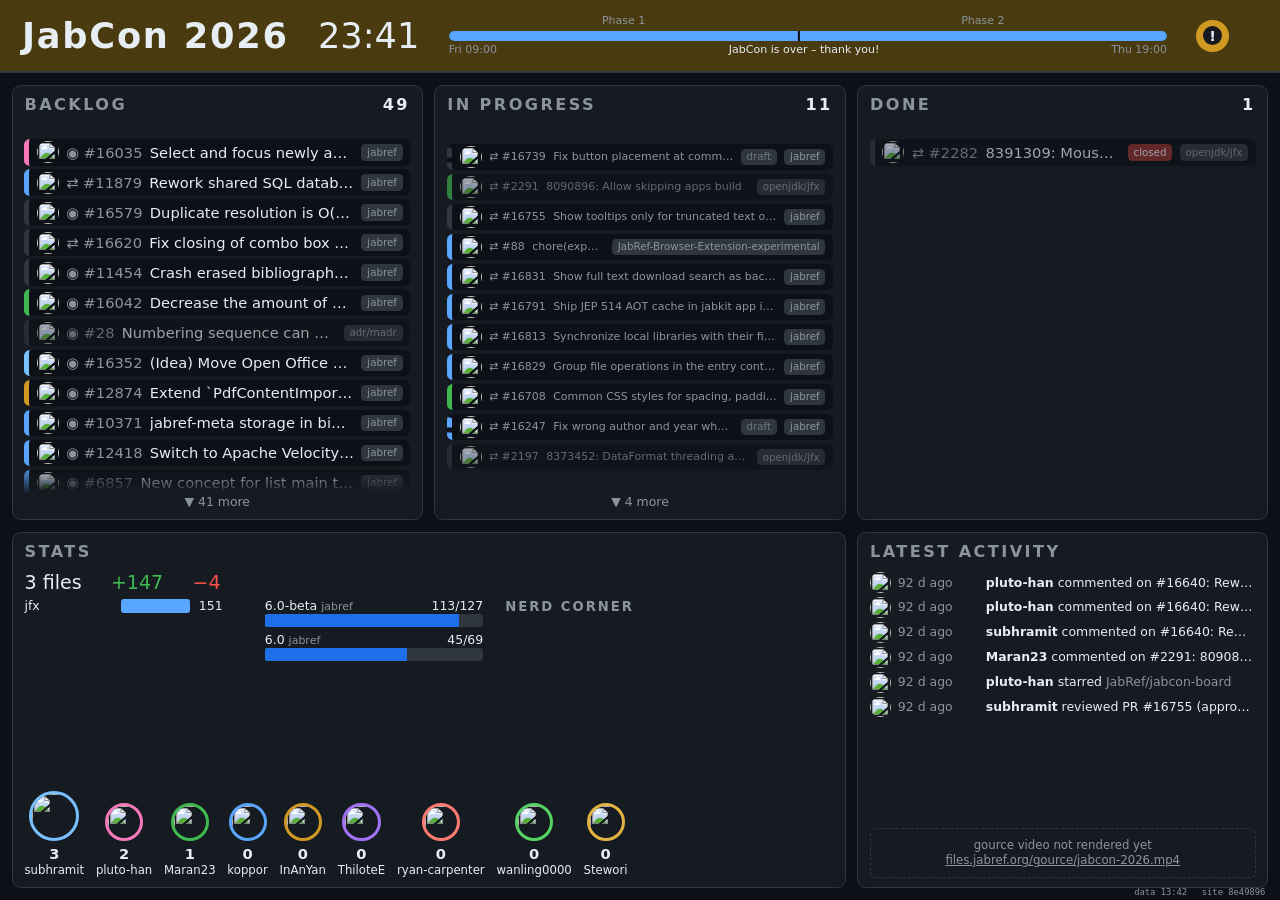
==== index.html @ 525a3a28 "Update board 2026-09-04T11:43:27Z" ====
<!doctype html>
<html lang="en">
<head>
<meta charset="utf-8">
<title>JabCon board</title>
<link rel="stylesheet" href="style.css">
</head>
<body>
<header id="header">
  <h1 id="title">JabCon</h1>
  <div id="clock">--:--</div>
  <div id="progress">
    <div id="phases"></div>
    <div id="bar"><div id="elapsed"></div><div id="ticks"></div></div>
    <div id="dates"><span id="from"></span><span id="countdown"></span><span id="to"></span></div>
  </div>
  <div id="updated" title=""></div>
  <img id="logo" src="https://www.jabref.org/img/JabRef-icon-256.png" alt="">
</header>
<main>
  <section class="column" id="backlog"><h2>Backlog <span class="count"></span></h2><div class="more above"></div><div class="cards"></div><div class="more below"></div></section>
  <section class="column" id="progress"><h2>In progress <span class="count"></span></h2><div class="more above"></div><div class="cards"></div><div class="more below"></div></section>
  <section class="column" id="done"><h2>Done <span class="count"></span></h2><div class="more above"></div><div class="cards"></div><div class="more below"></div></section>
  <section id="stats">
    <h2>Stats</h2>
    <div id="totals"></div>
    <div id="statsrow"><div id="components"></div><div id="milestones"></div><div><h3>Nerd corner</h3><ul id="refactorings"></ul></div></div>
    <div id="leaderboard"></div>
  </section>
  <section id="activity">
    <h2>Latest activity</h2>
    <ul id="ticker"></ul>
    <video id="gource" autoplay muted loop playsinline></video>
  <div id="gource-missing">gource video not rendered yet<br><a href="https://files.jabref.org/gource/jabcon-2026.mp4">files.jabref.org/gource/jabcon-2026.mp4</a></div>
  </section>
</main>
<div id="footer"><span id="data-time"></span><span id="version"></span></div>
<div id="toast"></div>
<script src="https://cdn.jsdelivr.net/npm/canvas-confetti@1.9.3/dist/confetti.browser.min.js"></script>
<script src="app.js"></script>
</body>
</html>
---- style.css ----
:root {
  --bg: #0d1117; --panel: #161b22; --border: #30363d; --fg: #e6edf3; --muted: #8b949e;
  --accent: #58a6ff; --ok: #3fb950; --warn: #d29922; --draft: #6e7681;
}
* { box-sizing: border-box; }
/* 22px at 1920x1080, scaled by whichever of width/height is the limit, so the layout survives any aspect ratio. Tune with ?scale=0.8 */
html { font-size: min(1.146vw, 2.037vh); }
html, body { margin: 0; height: 100%; background: var(--bg); color: var(--fg); font-family: system-ui, sans-serif; line-height: 1.3; overflow: hidden; }
header {
  display: flex; align-items: center; gap: 2rem; height: 5rem; padding: 0 1.5rem;
  background: var(--panel); border-bottom: 2px solid var(--border);
}
header.stale { background: #4a3a10; }
header h1 { margin: 0; font-size: 2.4rem; letter-spacing: .05em; }
#clock { font-size: 2.4rem; font-variant-numeric: tabular-nums; }
#progress { flex: 1; display: flex; flex-direction: column; gap: .15rem; font-size: .75rem; color: var(--muted); }
#phases, #dates { display: flex; justify-content: space-between; }
#phases { position: relative; height: 1rem; }
#phases span { position: absolute; transform: translateX(-50%); white-space: nowrap; }
#bar { position: relative; height: .7rem; background: var(--border); border-radius: .35rem; overflow: hidden; }
#elapsed { height: 100%; background: var(--accent); border-radius: .35rem; width: 0; transition: width 1s linear; }
#ticks span { position: absolute; top: 0; bottom: 0; width: .15rem; background: var(--bg); transform: translateX(-50%); }
#countdown { color: var(--fg); }
/* ring filling clockwise until the next data run; --p is 0..1 */
#updated { width: 2.2rem; height: 2.2rem; border-radius: 50%; flex: none;
  background: conic-gradient(var(--accent) calc(var(--p, 0) * 100%), var(--border) 0); position: relative; }
#updated::after { content: ""; position: absolute; inset: .45rem; border-radius: 50%; background: var(--panel); }
header.stale #updated { background: var(--warn); }
header.stale #updated::after { content: "!"; display: grid; place-items: center; font-weight: bold; }
#logo { height: 3.5rem; }
main {
  display: grid; height: calc(100vh - 5rem); gap: .8rem; padding: .8rem;
  grid-template-columns: 1fr 1fr 1fr; grid-template-rows: 11fr 9fr;
}
section { background: var(--panel); border: 1px solid var(--border); border-radius: .6rem; padding: .6rem .8rem; overflow: hidden; display: flex; flex-direction: column; }
section h2 { margin: 0 0 .5rem; font-size: 1.1rem; text-transform: uppercase; letter-spacing: .15em; color: var(--muted); }
section h2 .count { float: right; color: var(--fg); }
.cards { overflow-y: auto; scrollbar-width: none; mask-image: linear-gradient(to bottom, #000 calc(100% - 2rem), transparent); flex: 1; display: flex; flex-direction: column; gap: .25rem; }
.card { flex: none; display: flex; align-items: center; gap: .5rem; padding: .15rem .5rem; border-radius: .4rem; background: var(--bg); border-left: .35rem solid var(--accent); white-space: nowrap; overflow: hidden; }
.card.other { opacity: .65; }
.card.draft { border-left-style: dashed; }
.card .avatar { width: 1.5rem; height: 1.5rem; border-radius: 50%; flex: none; }
.card .num { color: var(--muted); flex: none; }
.card .title { overflow: hidden; text-overflow: ellipsis; flex: 1; }
.card .repo { font-size: .7rem; color: var(--muted); background: var(--border); padding: .1rem .4rem; border-radius: .3rem; flex: none; }
.card .tag { font-size: .7rem; padding: .1rem .4rem; border-radius: .3rem; background: var(--border); flex: none; }
.card .tag.draft { color: var(--draft); }
.card .tag.merged { background: #6e40c9; }
.card .tag.rfr { background: #1f6feb; }
.cards::-webkit-scrollbar { display: none; }
.more { color: var(--muted); font-size: .85rem; min-height: 1.1rem; text-align: center; }
.tag.closed { background: #8b2f2f; }
#statsrow { flex: 1; overflow: hidden; display: grid; grid-template-columns: 1fr 1fr 1.5fr; gap: 1.5rem; min-width: 0; }
#milestones { display: flex; flex-direction: column; gap: .3rem; font-size: .85rem; }
.milestone .bar { position: relative; height: .9rem; background: var(--border); border-radius: .2rem; overflow: hidden; }
.milestone .bar div { position: absolute; top: 0; bottom: 0; left: 0; }
.milestone .before { background: #1f6feb; }
.milestone .during { background: var(--ok); }
.milestone .label { display: flex; justify-content: space-between; white-space: nowrap; gap: .5rem; }
.milestone .label .muted { color: var(--muted); font-size: .75rem; }
#statsrow h3 { margin: 0 0 .3rem; font-size: .9rem; text-transform: uppercase; letter-spacing: .15em; color: var(--muted); }
#refactorings { list-style: none; margin: 0; padding: 0; font-size: .85rem; }
#refactorings li { display: flex; gap: .5rem; align-items: center; padding: 0; white-space: nowrap; overflow: hidden; }
#refactorings img { width: 1.4rem; height: 1.4rem; border-radius: 50%; }
#refactorings .repo { color: var(--muted); font-size: .8rem; }
#stats { grid-column: 1 / 3; }
#totals { display: flex; gap: 2rem; font-size: 1.3rem; margin-bottom: .2rem; }
#totals .add { color: var(--ok); } #totals .del { color: #f85149; }
#components { display: grid; grid-template-columns: 6rem minmax(3rem, 1fr) 3rem; gap: .1rem .6rem; align-content: start; align-items: center; font-size: .85rem; }
#components .bar { height: .9rem; background: var(--accent); border-radius: .2rem; }
#leaderboard { display: flex; gap: .8rem; margin-top: auto; padding-top: .3rem; align-items: flex-end; }
.leader { text-align: center; font-size: .8rem; }
.leader img { width: 2.6rem; height: 2.6rem; border-radius: 50%; border: .25rem solid var(--c); display: block; margin: 0 auto .2rem; }
.leader .pts { font-size: 1rem; font-weight: bold; }
.leader:first-child img { width: 3.4rem; height: 3.4rem; }
#activity { position: relative; }
#ticker { list-style: none; margin: 0; padding: 0; overflow: hidden; flex: 1; font-size: .85rem; }
#ticker li { display: flex; gap: .5rem; align-items: center; padding: .15rem 0; white-space: nowrap; overflow: hidden; }
#ticker img { width: 1.4rem; height: 1.4rem; border-radius: 50%; flex: none; }
#ticker .when { color: var(--muted); flex: none; width: 5.5rem; }
#ticker .what { overflow: hidden; text-overflow: ellipsis; }
#ticker .repo { color: var(--muted); }
#gource { width: 100%; max-height: 45%; object-fit: contain; background: #000; border-radius: .4rem; margin-top: .4rem; }
#gource:not([src]) { display: none; }
#gource-missing { margin-top: .4rem; padding: .6rem; border: 1px dashed var(--border); border-radius: .4rem; color: var(--muted); font-size: .8rem; text-align: center; }
#gource-missing a { color: var(--muted); }
#gource[src] + #gource-missing { display: none; }
#toast { position: fixed; left: 50%; bottom: 2rem; transform: translateX(-50%); background: var(--ok); color: #000; font-size: 2rem; padding: .6rem 1.5rem; border-radius: 1rem; opacity: 0; transition: opacity .5s; pointer-events: none; }
#toast.show { opacity: 1; }
/* hover enlarges the video; it must cover the small video completely (bottom/right edge) or hover flickers. The free strip on the left shrinks it again. */
#gource[src]:hover { position: fixed; z-index: 10; top: 3%; bottom: 0; left: 10%; right: 0; width: auto; height: auto; max-height: none; box-shadow: 0 0 4rem #000; }
#footer { position: fixed; right: 1rem; bottom: .1rem; display: flex; gap: 1rem; font-size: .6rem; color: var(--muted); font-family: monospace; }
#components span:nth-child(3n+1) { overflow: hidden; text-overflow: ellipsis; white-space: nowrap; }
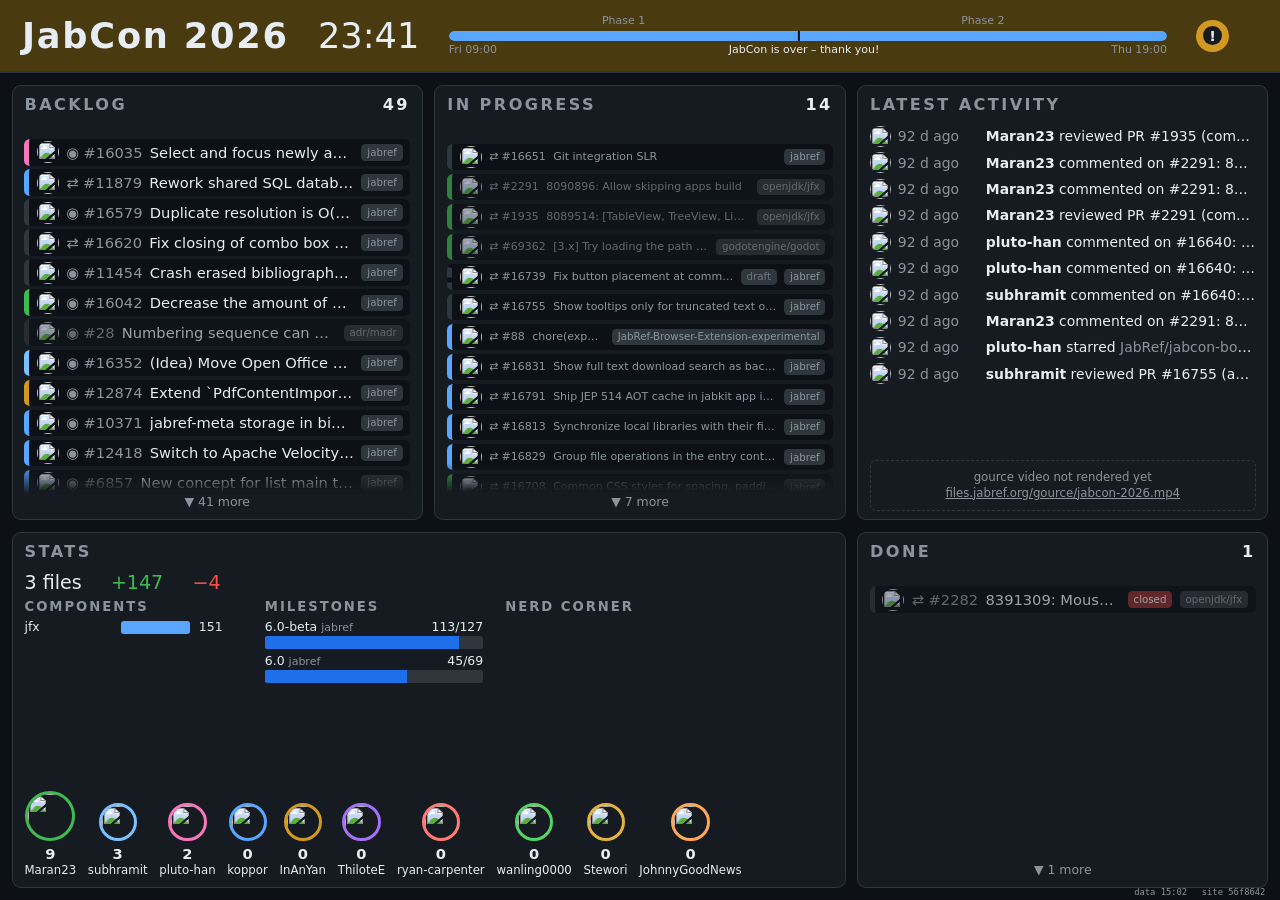
==== commit 7683030d: "Update board 2026-09-04T13:03:16Z" ====
--- a/index.html
+++ b/index.html
@@ -24,7 +24,7 @@
   <section id="stats">
     <h2>Stats</h2>
     <div id="totals"></div>
-    <div id="statsrow"><div id="components"></div><div id="milestones"></div><div><h3>Nerd corner</h3><ul id="refactorings"></ul></div></div>
+    <div id="statsrow"><div><h3>Components</h3><div id="components"></div></div><div><h3>Milestones</h3><div id="milestones"></div></div><div><h3>Nerd corner</h3><ul id="refactorings"></ul></div></div>
     <div id="leaderboard"></div>
   </section>
   <section id="activity">
--- a/style.css
+++ b/style.css
@@ -58,12 +58,15 @@
 .milestone .during { background: var(--ok); }
 .milestone .label { display: flex; justify-content: space-between; white-space: nowrap; gap: .5rem; }
 .milestone .label .muted { color: var(--muted); font-size: .75rem; }
+#statsrow > div { min-width: 0; overflow: hidden; }
 #statsrow h3 { margin: 0 0 .3rem; font-size: .9rem; text-transform: uppercase; letter-spacing: .15em; color: var(--muted); }
 #refactorings { list-style: none; margin: 0; padding: 0; font-size: .85rem; }
 #refactorings li { display: flex; gap: .5rem; align-items: center; padding: 0; white-space: nowrap; overflow: hidden; }
 #refactorings img { width: 1.4rem; height: 1.4rem; border-radius: 50%; }
 #refactorings .repo { color: var(--muted); font-size: .8rem; }
 #stats { grid-column: 1 / 3; }
+#activity { grid-row: 1; grid-column: 3; }
+#done { grid-row: 2; grid-column: 3; }
 #totals { display: flex; gap: 2rem; font-size: 1.3rem; margin-bottom: .2rem; }
 #totals .add { color: var(--ok); } #totals .del { color: #f85149; }
 #components { display: grid; grid-template-columns: 6rem minmax(3rem, 1fr) 3rem; gap: .1rem .6rem; align-content: start; align-items: center; font-size: .85rem; }
@@ -74,13 +77,13 @@
 .leader .pts { font-size: 1rem; font-weight: bold; }
 .leader:first-child img { width: 3.4rem; height: 3.4rem; }
 #activity { position: relative; }
-#ticker { list-style: none; margin: 0; padding: 0; overflow: hidden; flex: 1; font-size: .85rem; }
-#ticker li { display: flex; gap: .5rem; align-items: center; padding: .15rem 0; white-space: nowrap; overflow: hidden; }
+#ticker { list-style: none; margin: 0; padding: 0; overflow: hidden; flex: 1; font-size: .95rem; }
+#ticker li { display: flex; gap: .5rem; align-items: center; padding: .2rem 0; white-space: nowrap; overflow: hidden; }
 #ticker img { width: 1.4rem; height: 1.4rem; border-radius: 50%; flex: none; }
 #ticker .when { color: var(--muted); flex: none; width: 5.5rem; }
 #ticker .what { overflow: hidden; text-overflow: ellipsis; }
 #ticker .repo { color: var(--muted); }
-#gource { width: 100%; max-height: 45%; object-fit: contain; background: #000; border-radius: .4rem; margin-top: .4rem; }
+#gource { width: 100%; max-height: 32%; object-fit: contain; background: #000; border-radius: .4rem; margin-top: .4rem; }
 #gource:not([src]) { display: none; }
 #gource-missing { margin-top: .4rem; padding: .6rem; border: 1px dashed var(--border); border-radius: .4rem; color: var(--muted); font-size: .8rem; text-align: center; }
 #gource-missing a { color: var(--muted); }
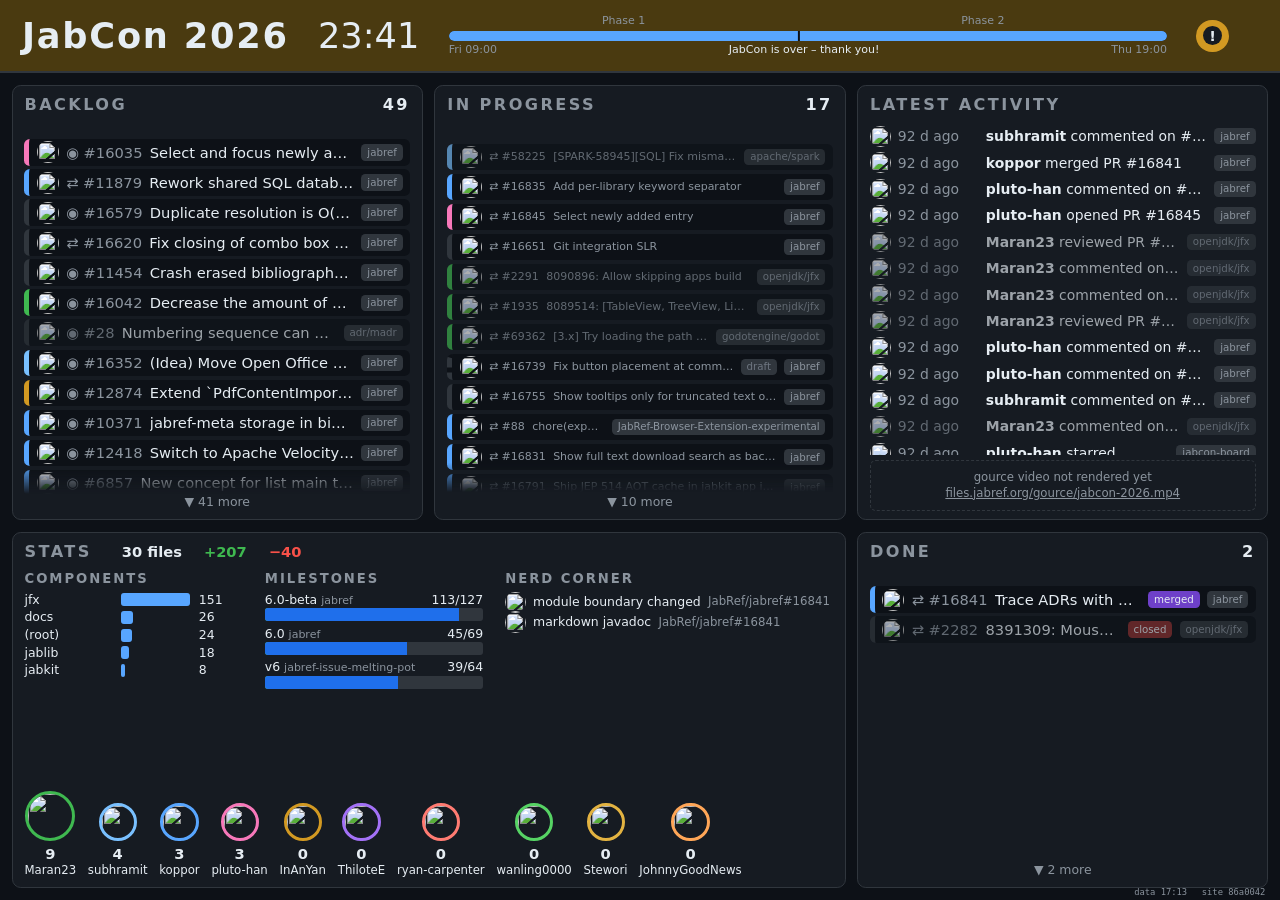
==== commit d126127f: "Update board 2026-09-04T15:14:27Z" ====
--- a/index.html
+++ b/index.html
@@ -22,8 +22,7 @@
   <section class="column" id="progress"><h2>In progress <span class="count"></span></h2><div class="more above"></div><div class="cards"></div><div class="more below"></div></section>
   <section class="column" id="done"><h2>Done <span class="count"></span></h2><div class="more above"></div><div class="cards"></div><div class="more below"></div></section>
   <section id="stats">
-    <h2>Stats</h2>
-    <div id="totals"></div>
+    <h2>Stats <span id="totals"></span></h2>
     <div id="statsrow"><div><h3>Components</h3><div id="components"></div></div><div><h3>Milestones</h3><div id="milestones"></div></div><div><h3>Nerd corner</h3><ul id="refactorings"></ul></div></div>
     <div id="leaderboard"></div>
   </section>
--- a/style.css
+++ b/style.css
@@ -67,7 +67,7 @@
 #stats { grid-column: 1 / 3; }
 #activity { grid-row: 1; grid-column: 3; }
 #done { grid-row: 2; grid-column: 3; }
-#totals { display: flex; gap: 2rem; font-size: 1.3rem; margin-bottom: .2rem; }
+#totals { display: inline-flex; gap: 1.5rem; margin-left: 1.5rem; font-size: 1rem; letter-spacing: 0; text-transform: none; color: var(--fg); }
 #totals .add { color: var(--ok); } #totals .del { color: #f85149; }
 #components { display: grid; grid-template-columns: 6rem minmax(3rem, 1fr) 3rem; gap: .1rem .6rem; align-content: start; align-items: center; font-size: .85rem; }
 #components .bar { height: .9rem; background: var(--accent); border-radius: .2rem; }
@@ -81,8 +81,9 @@
 #ticker li { display: flex; gap: .5rem; align-items: center; padding: .2rem 0; white-space: nowrap; overflow: hidden; }
 #ticker img { width: 1.4rem; height: 1.4rem; border-radius: 50%; flex: none; }
 #ticker .when { color: var(--muted); flex: none; width: 5.5rem; }
-#ticker .what { overflow: hidden; text-overflow: ellipsis; }
-#ticker .repo { color: var(--muted); }
+#ticker .what { overflow: hidden; text-overflow: ellipsis; flex: 1; }
+#ticker .repo { font-size: .7rem; color: var(--muted); background: var(--border); padding: .1rem .4rem; border-radius: .3rem; flex: none; }
+#ticker li.other { opacity: .65; }
 #gource { width: 100%; max-height: 32%; object-fit: contain; background: #000; border-radius: .4rem; margin-top: .4rem; }
 #gource:not([src]) { display: none; }
 #gource-missing { margin-top: .4rem; padding: .6rem; border: 1px dashed var(--border); border-radius: .4rem; color: var(--muted); font-size: .8rem; text-align: center; }
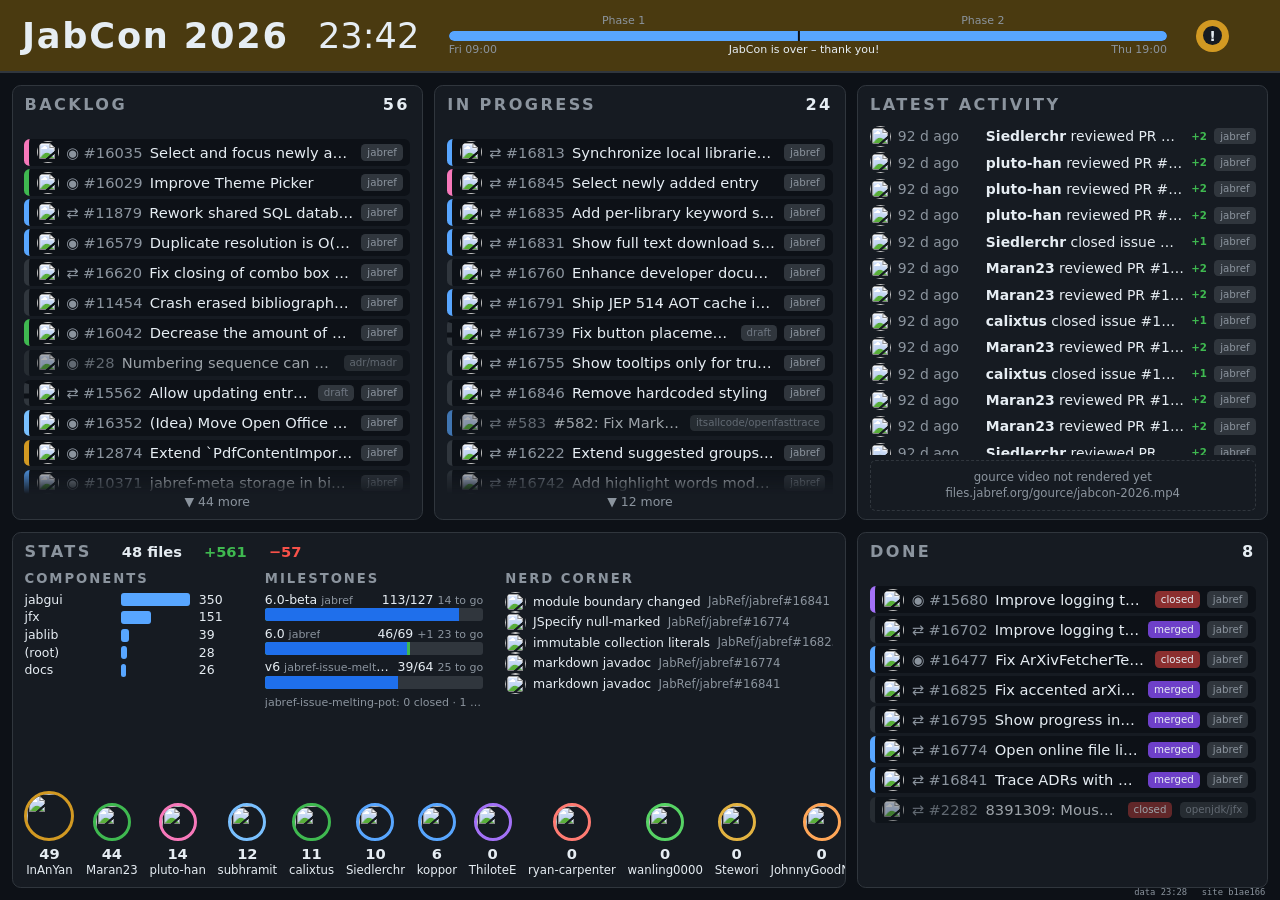
==== commit 6c0e35d5: "Update board 2026-09-04T21:29:16Z" ====
--- a/index.html
+++ b/index.html
@@ -9,7 +9,7 @@
 <header id="header">
   <h1 id="title">JabCon</h1>
   <div id="clock">--:--</div>
-  <div id="progress">
+  <div id="timeline">
     <div id="phases"></div>
     <div id="bar"><div id="elapsed"></div><div id="ticks"></div></div>
     <div id="dates"><span id="from"></span><span id="countdown"></span><span id="to"></span></div>
--- a/style.css
+++ b/style.css
@@ -3,6 +3,8 @@
   --accent: #58a6ff; --ok: #3fb950; --warn: #d29922; --draft: #6e7681;
 }
 * { box-sizing: border-box; }
+a { color: inherit; text-decoration: none; }
+a.main { display: contents; }
 /* 22px at 1920x1080, scaled by whichever of width/height is the limit, so the layout survives any aspect ratio. Tune with ?scale=0.8 */
 html { font-size: min(1.146vw, 2.037vh); }
 html, body { margin: 0; height: 100%; background: var(--bg); color: var(--fg); font-family: system-ui, sans-serif; line-height: 1.3; overflow: hidden; }
@@ -13,7 +15,7 @@
 header.stale { background: #4a3a10; }
 header h1 { margin: 0; font-size: 2.4rem; letter-spacing: .05em; }
 #clock { font-size: 2.4rem; font-variant-numeric: tabular-nums; }
-#progress { flex: 1; display: flex; flex-direction: column; gap: .15rem; font-size: .75rem; color: var(--muted); }
+#timeline { flex: 1; display: flex; flex-direction: column; gap: .15rem; font-size: .75rem; color: var(--muted); }
 #phases, #dates { display: flex; justify-content: space-between; }
 #phases { position: relative; height: 1rem; }
 #phases span { position: absolute; transform: translateX(-50%); white-space: nowrap; }
@@ -35,7 +37,7 @@
 section { background: var(--panel); border: 1px solid var(--border); border-radius: .6rem; padding: .6rem .8rem; overflow: hidden; display: flex; flex-direction: column; }
 section h2 { margin: 0 0 .5rem; font-size: 1.1rem; text-transform: uppercase; letter-spacing: .15em; color: var(--muted); }
 section h2 .count { float: right; color: var(--fg); }
-.cards { overflow-y: auto; scrollbar-width: none; mask-image: linear-gradient(to bottom, #000 calc(100% - 2rem), transparent); flex: 1; display: flex; flex-direction: column; gap: .25rem; }
+.cards { position: relative; /* offsetParent for the cards, so updateMore measures inside the column */ overflow-y: auto; scrollbar-width: none; mask-image: linear-gradient(to bottom, #000 calc(100% - 2rem), transparent); flex: 1; display: flex; flex-direction: column; gap: .25rem; }
 .card { flex: none; display: flex; align-items: center; gap: .5rem; padding: .15rem .5rem; border-radius: .4rem; background: var(--bg); border-left: .35rem solid var(--accent); white-space: nowrap; overflow: hidden; }
 .card.other { opacity: .65; }
 .card.draft { border-left-style: dashed; }
@@ -57,7 +59,10 @@
 .milestone .before { background: #1f6feb; }
 .milestone .during { background: var(--ok); }
 .milestone .label { display: flex; justify-content: space-between; white-space: nowrap; gap: .5rem; }
+.milestone .label > a { overflow: hidden; text-overflow: ellipsis; min-width: 0; }
+.milestone .label > span { flex: none; }
 .milestone .label .muted { color: var(--muted); font-size: .75rem; }
+#milestones .private { color: var(--muted); font-size: .75rem; margin-top: .2rem; white-space: nowrap; overflow: hidden; text-overflow: ellipsis; }
 #statsrow > div { min-width: 0; overflow: hidden; }
 #statsrow h3 { margin: 0 0 .3rem; font-size: .9rem; text-transform: uppercase; letter-spacing: .15em; color: var(--muted); }
 #refactorings { list-style: none; margin: 0; padding: 0; font-size: .85rem; }
@@ -72,7 +77,7 @@
 #components { display: grid; grid-template-columns: 6rem minmax(3rem, 1fr) 3rem; gap: .1rem .6rem; align-content: start; align-items: center; font-size: .85rem; }
 #components .bar { height: .9rem; background: var(--accent); border-radius: .2rem; }
 #leaderboard { display: flex; gap: .8rem; margin-top: auto; padding-top: .3rem; align-items: flex-end; }
-.leader { text-align: center; font-size: .8rem; }
+.leader { text-align: center; font-size: .8rem; white-space: nowrap; }
 .leader img { width: 2.6rem; height: 2.6rem; border-radius: 50%; border: .25rem solid var(--c); display: block; margin: 0 auto .2rem; }
 .leader .pts { font-size: 1rem; font-weight: bold; }
 .leader:first-child img { width: 3.4rem; height: 3.4rem; }
@@ -84,6 +89,7 @@
 #ticker .what { overflow: hidden; text-overflow: ellipsis; flex: 1; }
 #ticker .repo { font-size: .7rem; color: var(--muted); background: var(--border); padding: .1rem .4rem; border-radius: .3rem; flex: none; }
 #ticker li.other { opacity: .65; }
+#ticker .pts { flex: none; font-size: .7rem; font-weight: bold; color: var(--ok); }
 #gource { width: 100%; max-height: 32%; object-fit: contain; background: #000; border-radius: .4rem; margin-top: .4rem; }
 #gource:not([src]) { display: none; }
 #gource-missing { margin-top: .4rem; padding: .6rem; border: 1px dashed var(--border); border-radius: .4rem; color: var(--muted); font-size: .8rem; text-align: center; }
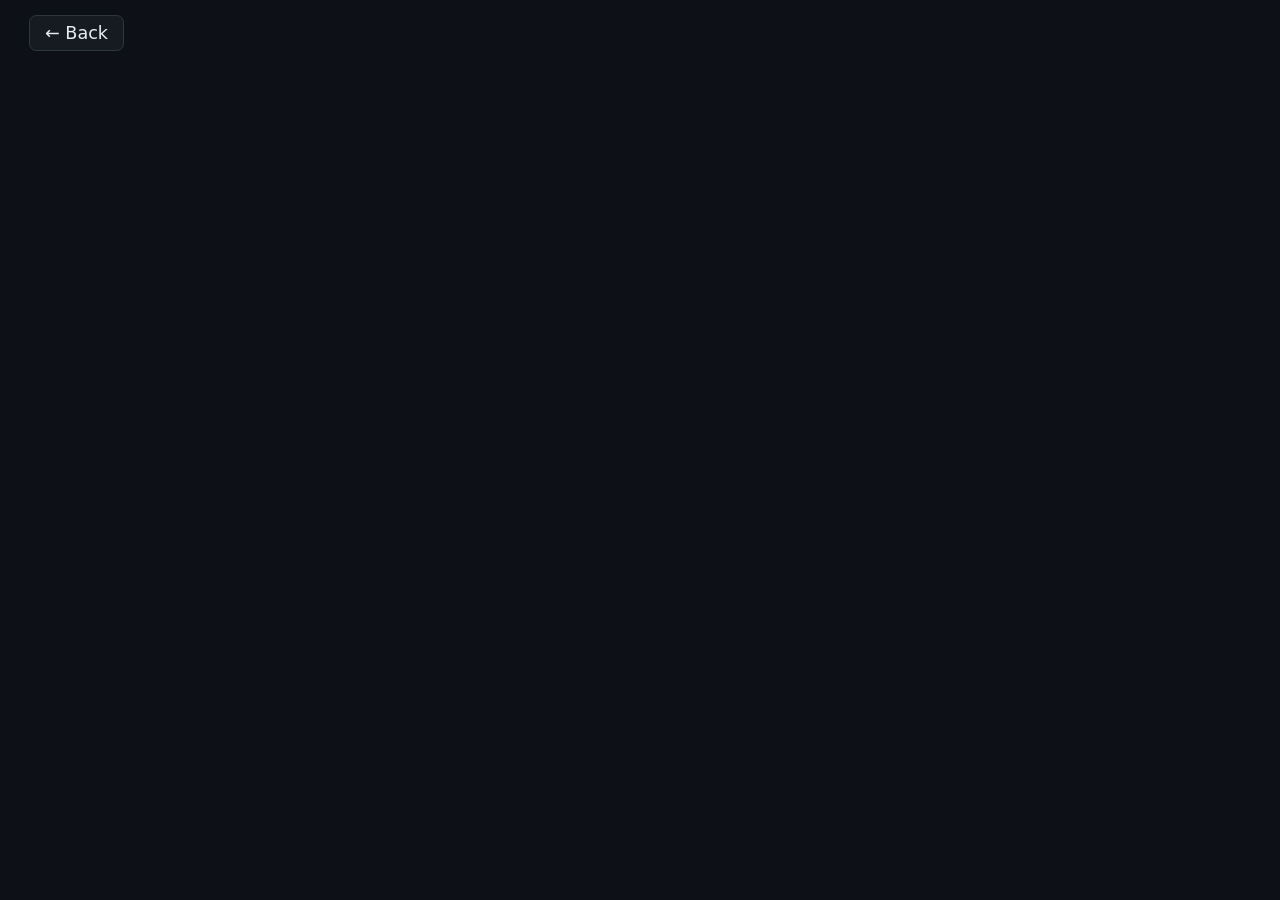
==== commit 28024ed9: "Update board 2026-09-06T14:53:08Z" ====
--- a/index.html
+++ b/index.html
@@ -34,6 +34,7 @@
   </section>
 </main>
 <div id="footer"><span id="data-time"></span><span id="version"></span></div>
+<div id="detail" hidden><div class="bar"><button class="back">← Back</button><h2></h2></div><ul></ul></div>
 <div id="toast"></div>
 <script src="https://cdn.jsdelivr.net/npm/canvas-confetti@1.9.3/dist/confetti.browser.min.js"></script>
 <script src="app.js"></script>
--- a/style.css
+++ b/style.css
@@ -19,6 +19,7 @@
 #phases, #dates { display: flex; justify-content: space-between; }
 #phases { position: relative; height: 1rem; }
 #phases span { position: absolute; transform: translateX(-50%); white-space: nowrap; }
+#phases .phase-left { color: var(--fg); font-weight: normal; }
 #bar { position: relative; height: .7rem; background: var(--border); border-radius: .35rem; overflow: hidden; }
 #elapsed { height: 100%; background: var(--accent); border-radius: .35rem; width: 0; transition: width 1s linear; }
 #ticks span { position: absolute; top: 0; bottom: 0; width: .15rem; background: var(--bg); transform: translateX(-50%); }
@@ -27,6 +28,8 @@
 #updated { width: 2.2rem; height: 2.2rem; border-radius: 50%; flex: none;
   background: conic-gradient(var(--accent) calc(var(--p, 0) * 100%), var(--border) 0); position: relative; }
 #updated::after { content: ""; position: absolute; inset: .45rem; border-radius: 50%; background: var(--panel); }
+#updated.overdue { animation: pulse 2s ease-in-out infinite; } /* full ring pulsing: next run is late but data is not yet stale */
+@keyframes pulse { 50% { opacity: .35; } }
 header.stale #updated { background: var(--warn); }
 header.stale #updated::after { content: "!"; display: grid; place-items: center; font-weight: bold; }
 #logo { height: 3.5rem; }
@@ -34,24 +37,28 @@
   display: grid; height: calc(100vh - 5rem); gap: .8rem; padding: .8rem;
   grid-template-columns: 1fr 1fr 1fr; grid-template-rows: 11fr 9fr;
 }
-section { background: var(--panel); border: 1px solid var(--border); border-radius: .6rem; padding: .6rem .8rem; overflow: hidden; display: flex; flex-direction: column; }
+section { background: rgba(22, 27, 34, .8); /* translucent so the ambient glow shows through */ border: 1px solid var(--border); border-radius: .6rem; padding: .6rem .8rem; overflow: hidden; display: flex; flex-direction: column; }
 section h2 { margin: 0 0 .5rem; font-size: 1.1rem; text-transform: uppercase; letter-spacing: .15em; color: var(--muted); }
 section h2 .count { float: right; color: var(--fg); }
 .cards { position: relative; /* offsetParent for the cards, so updateMore measures inside the column */ overflow-y: auto; scrollbar-width: none; mask-image: linear-gradient(to bottom, #000 calc(100% - 2rem), transparent); flex: 1; display: flex; flex-direction: column; gap: .25rem; }
-.card { flex: none; display: flex; align-items: center; gap: .5rem; padding: .15rem .5rem; border-radius: .4rem; background: var(--bg); border-left: .35rem solid var(--accent); white-space: nowrap; overflow: hidden; }
+.card { font-size: .75rem; flex: none; display: flex; align-items: center; gap: .5rem; padding: .15rem .5rem; border-radius: .4rem; background: var(--bg); border-left: .35rem solid var(--accent); white-space: nowrap; overflow: hidden; }
 .card.other { opacity: .65; }
 .card.draft { border-left-style: dashed; }
+.card.focus { background: #1c2230; }
+.divider { flex: none; font-size: .65rem; color: var(--muted); text-transform: uppercase; letter-spacing: .15em; padding: .2rem 0 0; border-top: 1px solid var(--border); }
 .card .avatar { width: 1.5rem; height: 1.5rem; border-radius: 50%; flex: none; }
 .card .num { color: var(--muted); flex: none; }
 .card .title { overflow: hidden; text-overflow: ellipsis; flex: 1; }
 .card .repo { font-size: .7rem; color: var(--muted); background: var(--border); padding: .1rem .4rem; border-radius: .3rem; flex: none; }
 .card .tag { font-size: .7rem; padding: .1rem .4rem; border-radius: .3rem; background: var(--border); flex: none; }
 .card .tag.draft { color: var(--draft); }
-.card .tag.merged { background: #6e40c9; }
+.card .tag.merged { background: #8250df; }
 .card .tag.rfr { background: #1f6feb; }
 .cards::-webkit-scrollbar { display: none; }
-.more { color: var(--muted); font-size: .85rem; min-height: 1.1rem; text-align: center; }
-.tag.closed { background: #8b2f2f; }
+.more { color: var(--muted); font-size: .85rem; min-height: 1.1rem; text-align: center; cursor: pointer; user-select: none; }
+.more:empty { cursor: default; }
+.tag.closed { background: #cf222e; }
+.tag.notplanned { background: #57606a; }
 #statsrow { flex: 1; overflow: hidden; display: grid; grid-template-columns: 1fr 1fr 1.5fr; gap: 1.5rem; min-width: 0; }
 #milestones { display: flex; flex-direction: column; gap: .3rem; font-size: .85rem; }
 .milestone .bar { position: relative; height: .9rem; background: var(--border); border-radius: .2rem; overflow: hidden; }
@@ -77,7 +84,7 @@
 #components { display: grid; grid-template-columns: 6rem minmax(3rem, 1fr) 3rem; gap: .1rem .6rem; align-content: start; align-items: center; font-size: .85rem; }
 #components .bar { height: .9rem; background: var(--accent); border-radius: .2rem; }
 #leaderboard { display: flex; gap: .8rem; margin-top: auto; padding-top: .3rem; align-items: flex-end; }
-.leader { text-align: center; font-size: .8rem; white-space: nowrap; }
+.leader { cursor: pointer; text-align: center; font-size: .8rem; white-space: nowrap; }
 .leader img { width: 2.6rem; height: 2.6rem; border-radius: 50%; border: .25rem solid var(--c); display: block; margin: 0 auto .2rem; }
 .leader .pts { font-size: 1rem; font-weight: bold; }
 .leader:first-child img { width: 3.4rem; height: 3.4rem; }
@@ -85,10 +92,12 @@
 #ticker { list-style: none; margin: 0; padding: 0; overflow: hidden; flex: 1; font-size: .95rem; }
 #ticker li { display: flex; gap: .5rem; align-items: center; padding: .2rem 0; white-space: nowrap; overflow: hidden; }
 #ticker img { width: 1.4rem; height: 1.4rem; border-radius: 50%; flex: none; }
-#ticker .when { color: var(--muted); flex: none; width: 5.5rem; }
-#ticker .what { overflow: hidden; text-overflow: ellipsis; flex: 1; }
-#ticker .repo { font-size: .7rem; color: var(--muted); background: var(--border); padding: .1rem .4rem; border-radius: .3rem; flex: none; }
+#ticker .when { color: var(--muted); flex: none; width: 4.5rem; font-size: .8rem; }
+#ticker .what { overflow: hidden; flex: 1; min-width: 0; display: flex; flex-direction: column; line-height: 1.2; }
+#ticker .what > span { overflow: hidden; text-overflow: ellipsis; white-space: nowrap; }
+#ticker .repo { max-width: 35%; overflow: hidden; text-overflow: ellipsis; font-size: .7rem; color: var(--muted); background: var(--border); padding: .1rem .4rem; border-radius: .3rem; flex: none; }
 #ticker li.other { opacity: .65; }
+#ticker .excerpt { color: var(--muted); font-style: italic; font-size: .85em; }
 #ticker .pts { flex: none; font-size: .7rem; font-weight: bold; color: var(--ok); }
 #gource { width: 100%; max-height: 32%; object-fit: contain; background: #000; border-radius: .4rem; margin-top: .4rem; }
 #gource:not([src]) { display: none; }
@@ -101,3 +110,41 @@
 #gource[src]:hover { position: fixed; z-index: 10; top: 3%; bottom: 0; left: 10%; right: 0; width: auto; height: auto; max-height: none; box-shadow: 0 0 4rem #000; }
 #footer { position: fixed; right: 1rem; bottom: .1rem; display: flex; gap: 1rem; font-size: .6rem; color: var(--muted); font-family: monospace; }
 #components span:nth-child(3n+1) { overflow: hidden; text-overflow: ellipsis; white-space: nowrap; }
+
+/* Ambient motion so TVs with content-adaptive dimming don't treat the wall as a static image:
+   a slow drifting glow behind the panels (whole-screen pixel change, low contrast) and a gentle
+   breathing of the panel borders. Off with ?still=1 or reduced-motion. */
+body::before {
+  content: ""; position: fixed; inset: -40%; z-index: -1; pointer-events: none;
+  background: radial-gradient(closest-side, #1f3a5f 0%, transparent 70%);
+  opacity: .6; animation: drift 90s ease-in-out infinite alternate;
+}
+main { position: relative; z-index: 0; }
+section { animation: breathe 20s ease-in-out infinite; }
+/* every pixel changes slowly: the whole page brightens and darkens by ~10 % over 40 s */
+body { animation: glow 40s ease-in-out infinite; }
+@keyframes glow { 50% { filter: brightness(1.1); } }
+@keyframes drift {
+  0%   { transform: translate(-25%, -20%) scale(.8); }
+  50%  { transform: translate(15%, 10%) scale(1.1); }
+  100% { transform: translate(25%, -15%) scale(.9); }
+}
+@keyframes breathe { 50% { border-color: #3d4654; } }
+@media (prefers-reduced-motion: reduce) { body, body::before, section { animation: none; } }
+html.still body, html.still body::before, html.still section { animation: none; }
+#detail { position: fixed; inset: 0; z-index: 20; background: var(--bg); padding: 1rem 2rem; display: flex; flex-direction: column; gap: .6rem; }
+#detail .bar { display: flex; align-items: center; gap: 1.5rem; }
+#detail h2 { margin: 0; display: flex; align-items: center; gap: .6rem; font-size: 1.4rem; }
+#detail h2 img { width: 2.6rem; height: 2.6rem; border-radius: 50%; border: .25rem solid var(--c); }
+#detail h2 .muted { font-size: .9rem; font-weight: normal; }
+#detail .back { font: inherit; font-size: 1.2rem; padding: .4rem 1rem; border-radius: .5rem; border: 1px solid var(--border); background: var(--panel); color: var(--fg); cursor: pointer; }
+#detail ul { list-style: none; margin: 0; padding: 0; overflow-y: auto; flex: 1; font-size: 1rem; }
+#detail li { display: flex; gap: .6rem; align-items: center; padding: .25rem 0; border-bottom: 1px solid var(--border); }
+#detail img { width: 1.6rem; height: 1.6rem; border-radius: 50%; flex: none; }
+#detail .when { color: var(--muted); flex: none; width: 5rem; font-size: .85rem; }
+#detail .what { flex: 1; min-width: 0; display: flex; flex-direction: column; line-height: 1.2; }
+#detail .what > span { overflow: hidden; text-overflow: ellipsis; white-space: nowrap; }
+#detail .excerpt { color: var(--muted); font-style: italic; font-size: .85em; }
+#detail .pts { flex: none; font-weight: bold; color: var(--ok); }
+#detail .repo { flex: none; font-size: .75rem; color: var(--muted); background: var(--border); padding: .1rem .4rem; border-radius: .3rem; }
+#detail li.other { opacity: .65; }
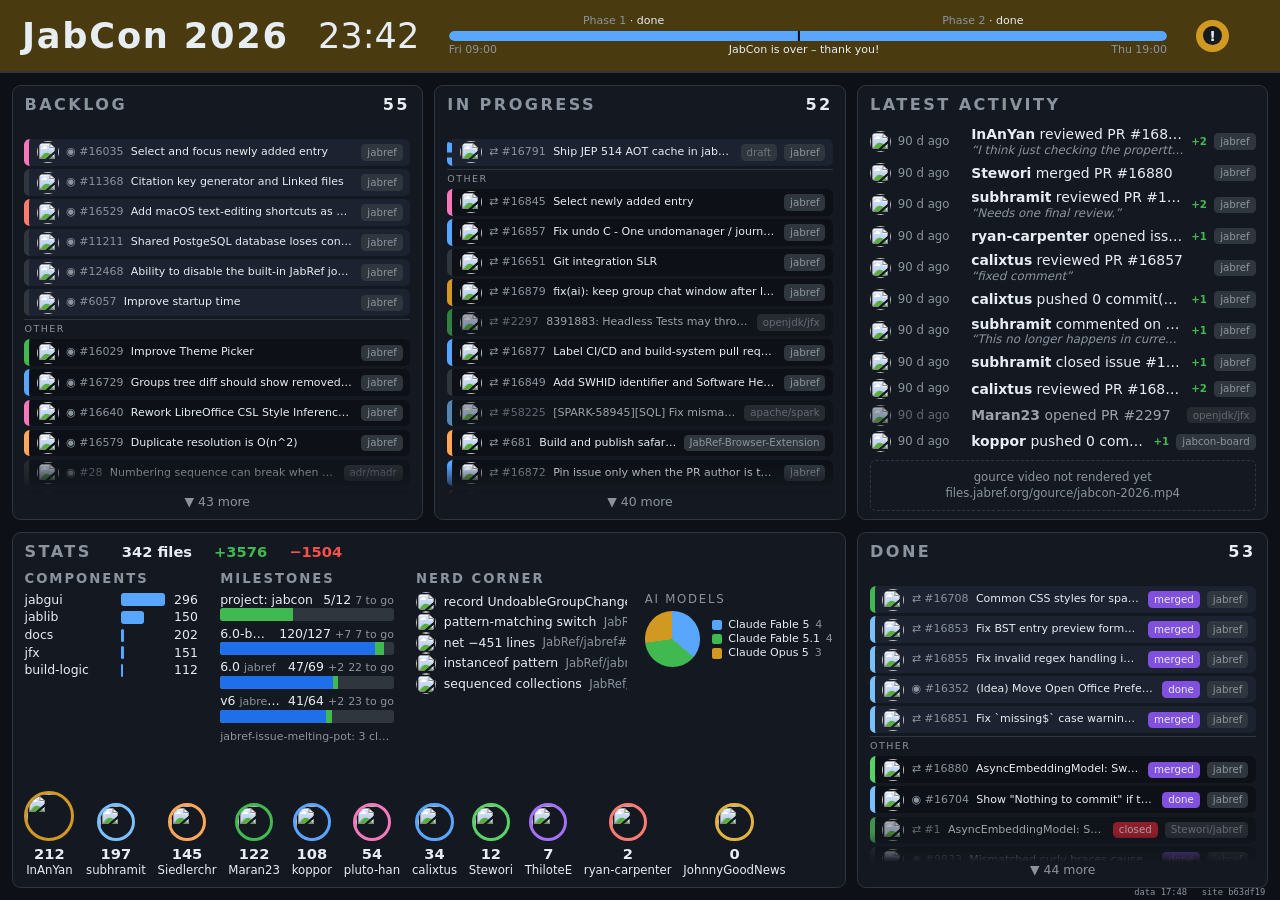
==== commit 1638d48f: "Update board 2026-09-06T15:49:30Z" ====
--- a/index.html
+++ b/index.html
@@ -23,7 +23,7 @@
   <section class="column" id="done"><h2>Done <span class="count"></span></h2><div class="more above"></div><div class="cards"></div><div class="more below"></div></section>
   <section id="stats">
     <h2>Stats <span id="totals"></span></h2>
-    <div id="statsrow"><div><h3>Components</h3><div id="components"></div></div><div><h3>Milestones</h3><div id="milestones"></div></div><div><h3>Nerd corner</h3><ul id="refactorings"></ul></div></div>
+    <div id="statsrow"><div><h3>Components</h3><div id="components"></div></div><div><h3>Milestones</h3><div id="milestones"></div></div><div id="nerd"><h3>Nerd corner</h3><ul id="refactorings"></ul><div id="aimodels" hidden><h4>AI models</h4><div class="chart"></div></div></div></div>
     <div id="leaderboard"></div>
   </section>
   <section id="activity">
--- a/style.css
+++ b/style.css
@@ -6,6 +6,7 @@
 a { color: inherit; text-decoration: none; }
 a.main { display: contents; }
 /* 22px at 1920x1080, scaled by whichever of width/height is the limit, so the layout survives any aspect ratio. Tune with ?scale=0.8 */
+/* [impl->req~scaling~1] */
 html { font-size: min(1.146vw, 2.037vh); }
 html, body { margin: 0; height: 100%; background: var(--bg); color: var(--fg); font-family: system-ui, sans-serif; line-height: 1.3; overflow: hidden; }
 header {
@@ -52,6 +53,7 @@
 .card .repo { font-size: .7rem; color: var(--muted); background: var(--border); padding: .1rem .4rem; border-radius: .3rem; flex: none; }
 .card .tag { font-size: .7rem; padding: .1rem .4rem; border-radius: .3rem; background: var(--border); flex: none; }
 .card .tag.draft { color: var(--draft); }
+/* [impl->req~github-colours~1] */
 .card .tag.merged { background: #8250df; }
 .card .tag.rfr { background: #1f6feb; }
 .cards::-webkit-scrollbar { display: none; }
@@ -59,7 +61,7 @@
 .more:empty { cursor: default; }
 .tag.closed { background: #cf222e; }
 .tag.notplanned { background: #57606a; }
-#statsrow { flex: 1; overflow: hidden; display: grid; grid-template-columns: 1fr 1fr 1.5fr; gap: 1.5rem; min-width: 0; }
+#statsrow { flex: 1; overflow: hidden; display: grid; grid-template-columns: 1fr 1fr 2.4fr; gap: 1.5rem; min-width: 0; }
 #milestones { display: flex; flex-direction: column; gap: .3rem; font-size: .85rem; }
 .milestone .bar { position: relative; height: .9rem; background: var(--border); border-radius: .2rem; overflow: hidden; }
 .milestone .bar div { position: absolute; top: 0; bottom: 0; left: 0; }
@@ -76,6 +78,16 @@
 #refactorings li { display: flex; gap: .5rem; align-items: center; padding: 0; white-space: nowrap; overflow: hidden; }
 #refactorings img { width: 1.4rem; height: 1.4rem; border-radius: 50%; }
 #refactorings .repo { color: var(--muted); font-size: .8rem; }
+/* [impl->req~ai-models~1] */
+#nerd { display: grid; grid-template-columns: minmax(0, 1fr) auto; column-gap: 1.2rem; align-content: start; }
+#nerd h3 { grid-column: 1 / 3; }
+#aimodels h4 { margin: 0 0 .3rem; font-size: .8rem; text-transform: uppercase; letter-spacing: .15em; color: var(--muted); font-weight: normal; }
+#aimodels .chart { display: flex; align-items: center; gap: .8rem; }
+#aimodels .pie { width: 3.8rem; height: 3.8rem; border-radius: 50%; flex: none; }
+#aimodels .legend { list-style: none; margin: 0; padding: 0; font-size: .75rem; min-width: 0; }
+#aimodels .legend li { display: flex; align-items: center; gap: .4rem; white-space: nowrap; overflow: hidden; }
+#aimodels .legend i { width: .7rem; height: .7rem; border-radius: .15rem; flex: none; }
+#aimodels .legend .muted { color: var(--muted); }
 #stats { grid-column: 1 / 3; }
 #activity { grid-row: 1; grid-column: 3; }
 #done { grid-row: 2; grid-column: 3; }
@@ -107,13 +119,15 @@
 #toast { position: fixed; left: 50%; bottom: 2rem; transform: translateX(-50%); background: var(--ok); color: #000; font-size: 2rem; padding: .6rem 1.5rem; border-radius: 1rem; opacity: 0; transition: opacity .5s; pointer-events: none; }
 #toast.show { opacity: 1; }
 /* hover enlarges the video; it must cover the small video completely (bottom/right edge) or hover flickers. The free strip on the left shrinks it again. */
-#gource[src]:hover { position: fixed; z-index: 10; top: 3%; bottom: 0; left: 10%; right: 0; width: auto; height: auto; max-height: none; box-shadow: 0 0 4rem #000; }
+/* [impl->req~gource-hover~1] */
+#gource[src]:hover { position: fixed; z-index: 10; top: 3vh; left: 10vw; width: 90vw; height: 97vh; max-height: none; box-shadow: 0 0 4rem #000; }
 #footer { position: fixed; right: 1rem; bottom: .1rem; display: flex; gap: 1rem; font-size: .6rem; color: var(--muted); font-family: monospace; }
 #components span:nth-child(3n+1) { overflow: hidden; text-overflow: ellipsis; white-space: nowrap; }
 
 /* Ambient motion so TVs with content-adaptive dimming don't treat the wall as a static image:
    a slow drifting glow behind the panels (whole-screen pixel change, low contrast) and a gentle
    breathing of the panel borders. Off with ?still=1 or reduced-motion. */
+/* [impl->req~ambient-motion~1] */
 body::before {
   content: ""; position: fixed; inset: -40%; z-index: -1; pointer-events: none;
   background: radial-gradient(closest-side, #1f3a5f 0%, transparent 70%);
@@ -132,6 +146,8 @@
 @keyframes breathe { 50% { border-color: #3d4654; } }
 @media (prefers-reduced-motion: reduce) { body, body::before, section { animation: none; } }
 html.still body, html.still body::before, html.still section { animation: none; }
+/* [impl->req~contributor-detail~1] */
+#detail[hidden] { display: none; }
 #detail { position: fixed; inset: 0; z-index: 20; background: var(--bg); padding: 1rem 2rem; display: flex; flex-direction: column; gap: .6rem; }
 #detail .bar { display: flex; align-items: center; gap: 1.5rem; }
 #detail h2 { margin: 0; display: flex; align-items: center; gap: .6rem; font-size: 1.4rem; }
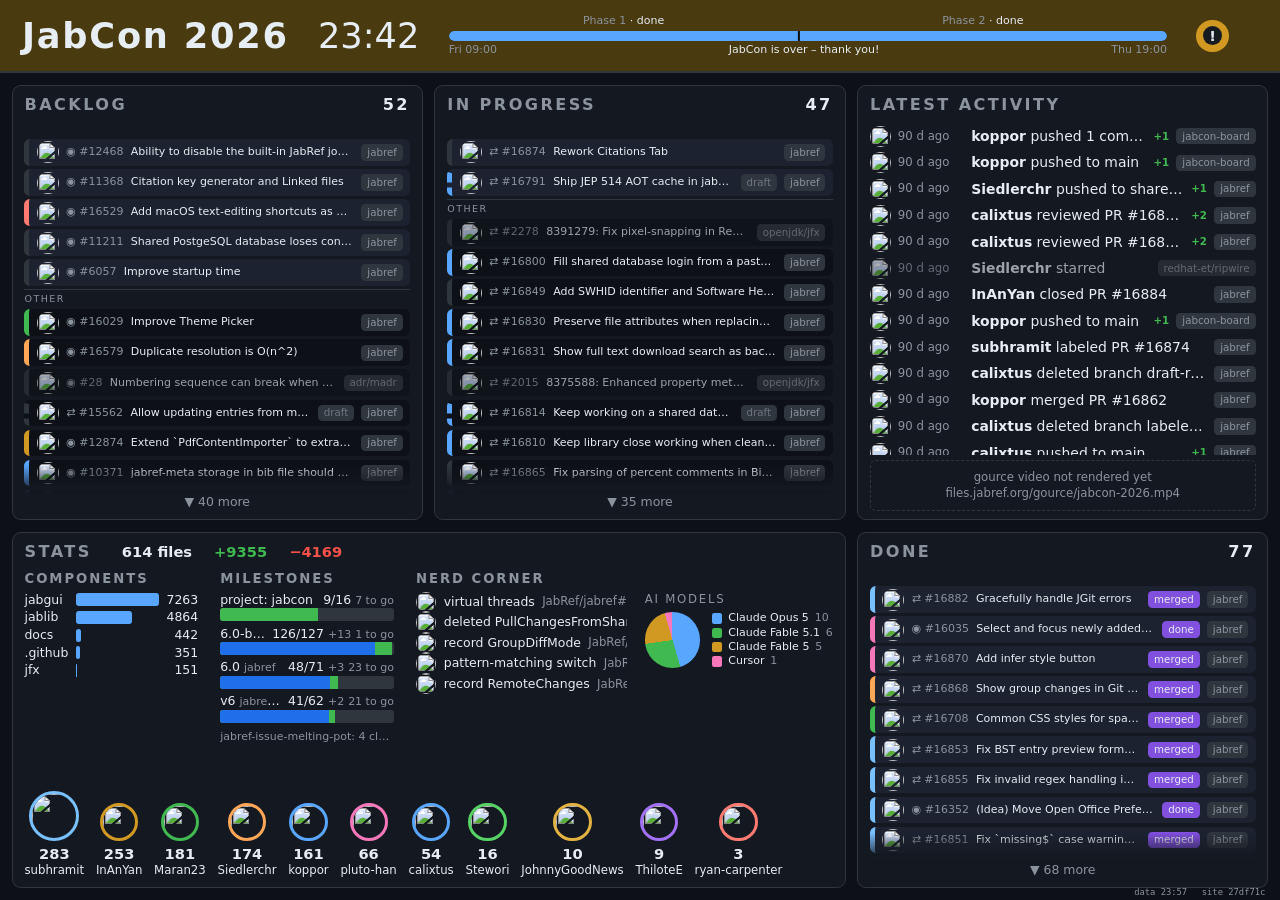
==== commit 25a1fd43: "Update board 2026-09-06T21:58:08Z" ====
--- a/index.html
+++ b/index.html
@@ -17,17 +17,18 @@
   <div id="updated" title=""></div>
   <img id="logo" src="https://www.jabref.org/img/JabRef-icon-256.png" alt="">
 </header>
+<!-- [impl->req~heading-tooltips~1] -->
 <main>
-  <section class="column" id="backlog"><h2>Backlog <span class="count"></span></h2><div class="more above"></div><div class="cards"></div><div class="more below"></div></section>
-  <section class="column" id="progress"><h2>In progress <span class="count"></span></h2><div class="more above"></div><div class="cards"></div><div class="more below"></div></section>
-  <section class="column" id="done"><h2>Done <span class="count"></span></h2><div class="more above"></div><div class="cards"></div><div class="more below"></div></section>
+  <section class="column" id="backlog"><h2 title="What is waiting to be picked up: open items with the JabCon focus label, open PRs marked ready-for-review, and anything open assigned to a participant.&#10;Why: this is where you look for your next task.">Backlog <span class="count"></span></h2><div class="more above"></div><div class="cards"></div><div class="more below"></div></section>
+  <section class="column" id="progress"><h2 title="What is being worked on right now: open PRs authored or reviewed by a participant and touched since JabCon started.&#10;Why: it shows who is busy with what, and which PRs are waiting for a review.">In progress <span class="count"></span></h2><div class="more above"></div><div class="cards"></div><div class="more below"></div></section>
+  <section class="column" id="done"><h2 title="What landed during JabCon: PRs merged or closed and issues closed since the start (earlier work does not count).&#10;Why: the visible result of the event — every card here is a finished piece of work.">Done <span class="count"></span></h2><div class="more above"></div><div class="cards"></div><div class="more below"></div></section>
   <section id="stats">
-    <h2>Stats <span id="totals"></span></h2>
+    <h2 title="Aggregated numbers over the merged PRs: files touched and lines added/removed, the most-changed components, milestone progress, notable refactorings, and the contributor leaderboard.&#10;Why: the columns show single items, this shows the sum.">Stats <span id="totals"></span></h2>
     <div id="statsrow"><div><h3>Components</h3><div id="components"></div></div><div><h3>Milestones</h3><div id="milestones"></div></div><div id="nerd"><h3>Nerd corner</h3><ul id="refactorings"></ul><div id="aimodels" hidden><h4>AI models</h4><div class="chart"></div></div></div></div>
     <div id="leaderboard"></div>
   </section>
   <section id="activity">
-    <h2>Latest activity</h2>
+    <h2 title="The newest GitHub events of the participants — pushes, comments, reviews, opened and closed items — with the points they scored.&#10;Why: the live pulse of JabCon; the gource video below replays the same history as a visualisation.">Latest activity</h2>
     <ul id="ticker"></ul>
     <video id="gource" autoplay muted loop playsinline></video>
   <div id="gource-missing">gource video not rendered yet<br><a href="https://files.jabref.org/gource/jabcon-2026.mp4">files.jabref.org/gource/jabcon-2026.mp4</a></div>
--- a/style.css
+++ b/style.css
@@ -93,7 +93,7 @@
 #done { grid-row: 2; grid-column: 3; }
 #totals { display: inline-flex; gap: 1.5rem; margin-left: 1.5rem; font-size: 1rem; letter-spacing: 0; text-transform: none; color: var(--fg); }
 #totals .add { color: var(--ok); } #totals .del { color: #f85149; }
-#components { display: grid; grid-template-columns: 6rem minmax(3rem, 1fr) 3rem; gap: .1rem .6rem; align-content: start; align-items: center; font-size: .85rem; }
+#components { display: grid; grid-template-columns: fit-content(5rem) minmax(1.5rem, 1fr) max-content; gap: .1rem .5rem; align-content: start; align-items: center; font-size: .85rem; }
 #components .bar { height: .9rem; background: var(--accent); border-radius: .2rem; }
 #leaderboard { display: flex; gap: .8rem; margin-top: auto; padding-top: .3rem; align-items: flex-end; }
 .leader { cursor: pointer; text-align: center; font-size: .8rem; white-space: nowrap; }
@@ -123,6 +123,7 @@
 #gource[src]:hover { position: fixed; z-index: 10; top: 3vh; left: 10vw; width: 90vw; height: 97vh; max-height: none; box-shadow: 0 0 4rem #000; }
 #footer { position: fixed; right: 1rem; bottom: .1rem; display: flex; gap: 1rem; font-size: .6rem; color: var(--muted); font-family: monospace; }
 #components span:nth-child(3n+1) { overflow: hidden; text-overflow: ellipsis; white-space: nowrap; }
+#components span:nth-child(3n) { text-align: end; font-variant-numeric: tabular-nums; }
 
 /* Ambient motion so TVs with content-adaptive dimming don't treat the wall as a static image:
    a slow drifting glow behind the panels (whole-screen pixel change, low contrast) and a gentle
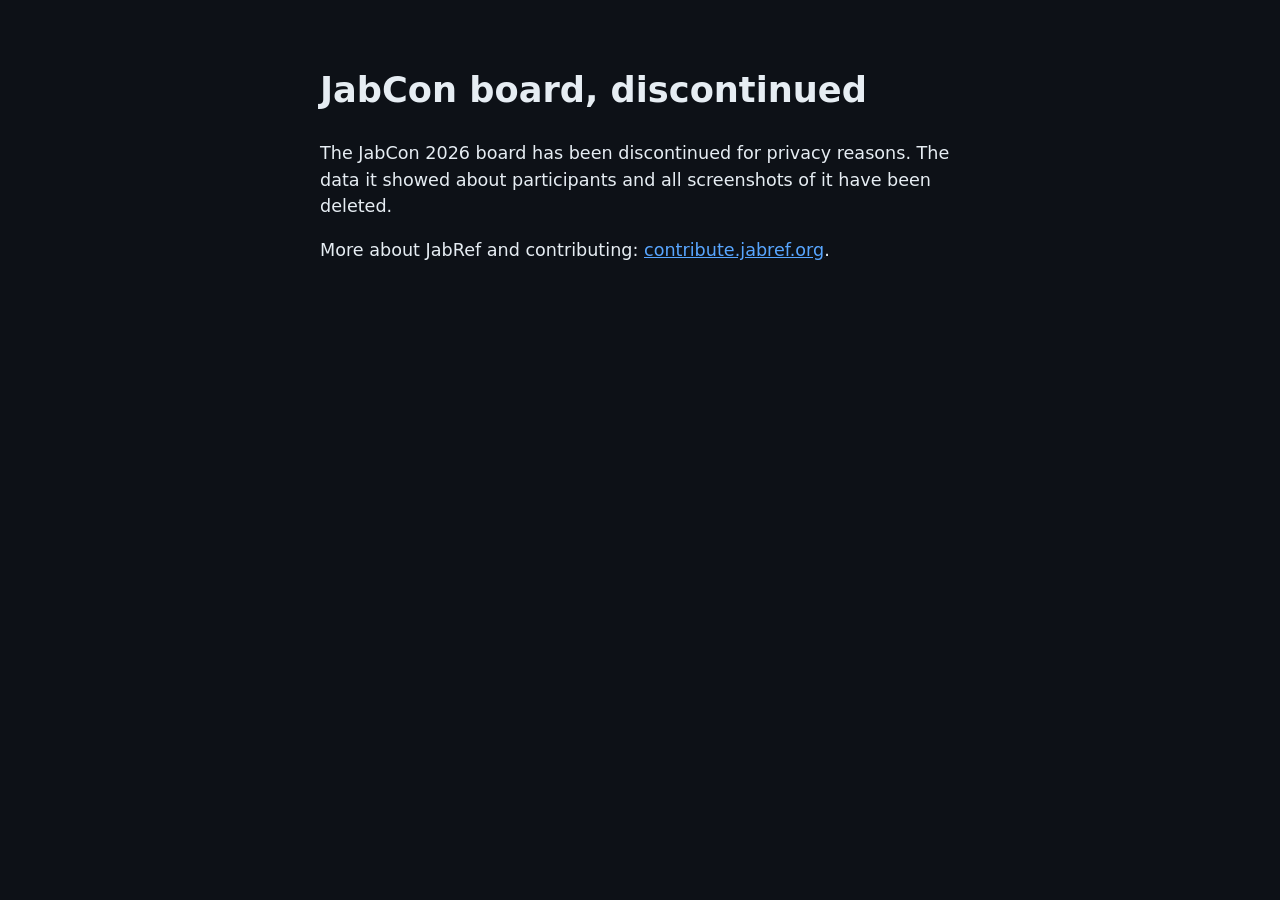
==== commit 13e9c1a6: "Discontinue the board" ====
--- a/index.html
+++ b/index.html
@@ -2,42 +2,15 @@
 <html lang="en">
 <head>
 <meta charset="utf-8">
-<title>JabCon board</title>
-<link rel="stylesheet" href="style.css">
+<meta name="viewport" content="width=device-width, initial-scale=1">
+<meta name="robots" content="noindex">
+<title>JabCon board (discontinued)</title>
+<style>body{font:1.1rem/1.5 system-ui,sans-serif;max-width:40rem;margin:4rem auto;padding:0 1rem;color:#e6edf3;background:#0d1117}a{color:#58a6ff}</style>
 </head>
 <body>
-<header id="header">
-  <h1 id="title">JabCon</h1>
-  <div id="clock">--:--</div>
-  <div id="timeline">
-    <div id="phases"></div>
-    <div id="bar"><div id="elapsed"></div><div id="ticks"></div></div>
-    <div id="dates"><span id="from"></span><span id="countdown"></span><span id="to"></span></div>
-  </div>
-  <div id="updated" title=""></div>
-  <img id="logo" src="https://www.jabref.org/img/JabRef-icon-256.png" alt="">
-</header>
-<!-- [impl->req~heading-tooltips~1] -->
-<main>
-  <section class="column" id="backlog"><h2 title="What is waiting to be picked up: open items with the JabCon focus label, open PRs marked ready-for-review, and anything open assigned to a participant.&#10;Why: this is where you look for your next task.">Backlog <span class="count"></span></h2><div class="more above"></div><div class="cards"></div><div class="more below"></div></section>
-  <section class="column" id="progress"><h2 title="What is being worked on right now: open PRs authored or reviewed by a participant and touched since JabCon started.&#10;Why: it shows who is busy with what, and which PRs are waiting for a review.">In progress <span class="count"></span></h2><div class="more above"></div><div class="cards"></div><div class="more below"></div></section>
-  <section class="column" id="done"><h2 title="What landed during JabCon: PRs merged or closed and issues closed since the start (earlier work does not count).&#10;Why: the visible result of the event — every card here is a finished piece of work.">Done <span class="count"></span></h2><div class="more above"></div><div class="cards"></div><div class="more below"></div></section>
-  <section id="stats">
-    <h2 title="Aggregated numbers over the merged PRs: files touched and lines added/removed, the most-changed components, milestone progress, notable refactorings, and the contributor leaderboard.&#10;Why: the columns show single items, this shows the sum.">Stats <span id="totals"></span></h2>
-    <div id="statsrow"><div><h3>Components</h3><div id="components"></div></div><div><h3>Milestones</h3><div id="milestones"></div></div><div id="nerd"><h3>Nerd corner</h3><ul id="refactorings"></ul><div id="aimodels" hidden><h4>AI models</h4><div class="chart"></div></div></div></div>
-    <div id="leaderboard"></div>
-  </section>
-  <section id="activity">
-    <h2 title="The newest GitHub events of the participants — pushes, comments, reviews, opened and closed items — with the points they scored.&#10;Why: the live pulse of JabCon; the gource video below replays the same history as a visualisation.">Latest activity</h2>
-    <ul id="ticker"></ul>
-    <video id="gource" autoplay muted loop playsinline></video>
-  <div id="gource-missing">gource video not rendered yet<br><a href="https://files.jabref.org/gource/jabcon-2026.mp4">files.jabref.org/gource/jabcon-2026.mp4</a></div>
-  </section>
-</main>
-<div id="footer"><span id="data-time"></span><span id="version"></span></div>
-<div id="detail" hidden><div class="bar"><button class="back">← Back</button><h2></h2></div><ul></ul></div>
-<div id="toast"></div>
-<script src="https://cdn.jsdelivr.net/npm/canvas-confetti@1.9.3/dist/confetti.browser.min.js"></script>
-<script src="app.js"></script>
+<h1>JabCon board, discontinued</h1>
+<p>The JabCon 2026 board has been discontinued for privacy reasons. The data it showed about participants and all
+screenshots of it have been deleted.</p>
+<p>More about JabRef and contributing: <a href="https://contribute.jabref.org/">contribute.jabref.org</a>.</p>
 </body>
 </html>
